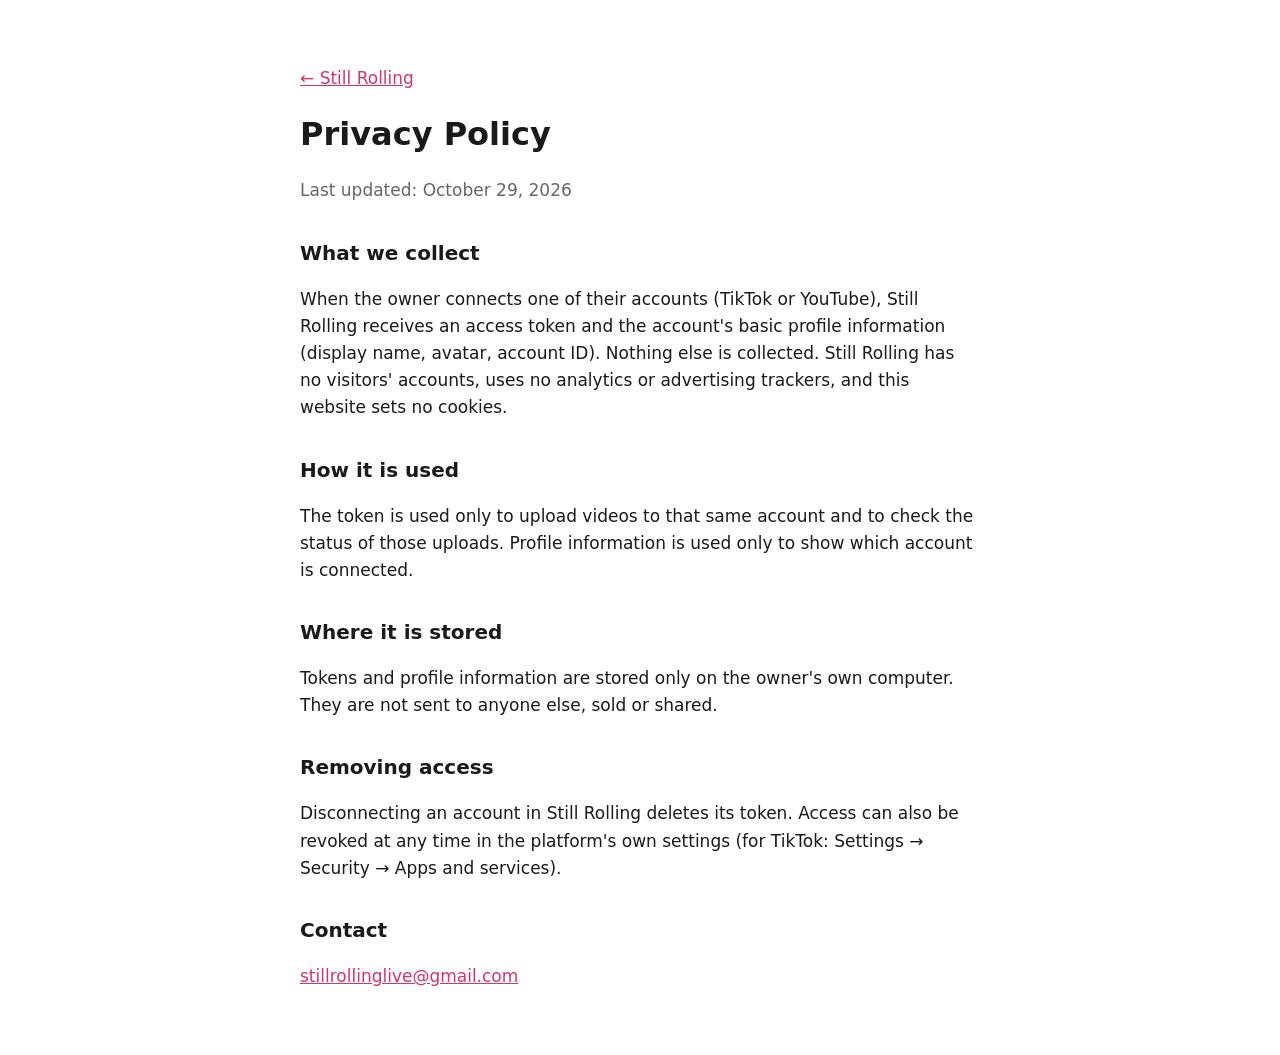
==== privacy.html @ 6b1a74d7 "Add files via upload" ====
<!doctype html>
<html lang="en">
<head>
<meta charset="utf-8">
<meta name="viewport" content="width=device-width, initial-scale=1">
<title>Privacy Policy · Still Rolling</title>
<link rel="stylesheet" href="style.css">
</head>
<body>
<main>
  <p><a href="index.html">← Still Rolling</a></p>
  <h1>Privacy Policy</h1>
  <p class="muted">Last updated: October 29, 2026</p>

  <h2>What we collect</h2>
  <p>When the owner connects one of their accounts (TikTok or YouTube), Still Rolling receives an
     access token and the account's basic profile information (display name, avatar, account ID).
     Nothing else is collected. Still Rolling has no visitors' accounts, uses no analytics or
     advertising trackers, and this website sets no cookies.</p>

  <h2>How it is used</h2>
  <p>The token is used only to upload videos to that same account and to check the status of those
     uploads. Profile information is used only to show which account is connected.</p>

  <h2>Where it is stored</h2>
  <p>Tokens and profile information are stored only on the owner's own computer. They are not sent
     to anyone else, sold or shared.</p>

  <h2>Removing access</h2>
  <p>Disconnecting an account in Still Rolling deletes its token. Access can also be revoked at any
     time in the platform's own settings (for TikTok: Settings → Security → Apps and services).</p>

  <h2>Contact</h2>
  <p><a href="mailto:stillrollinglive@gmail.com">stillrollinglive@gmail.com</a></p>
</main>
</body>
</html>
---- style.css ----
:root { color-scheme: light dark; --bg: #ffffff; --fg: #1a1a1a; --muted: #666; --link: #d6336c; }
@media (prefers-color-scheme: dark) { :root { --bg: #111; --fg: #eee; --muted: #999; --link: #ff6b9a; } }
body { margin: 0; background: var(--bg); color: var(--fg); font: 17px/1.6 system-ui, sans-serif; }
main { max-width: 680px; margin: 0 auto; padding: 48px 16px; }
h1 { font-size: 32px; margin: 8px 0; }
h2 { font-size: 20px; margin-top: 32px; }
a { color: var(--link); }
.muted { color: var(--muted); }
.logo { width: 96px; height: 96px; border-radius: 50%; }
nav { margin-top: 32px; }
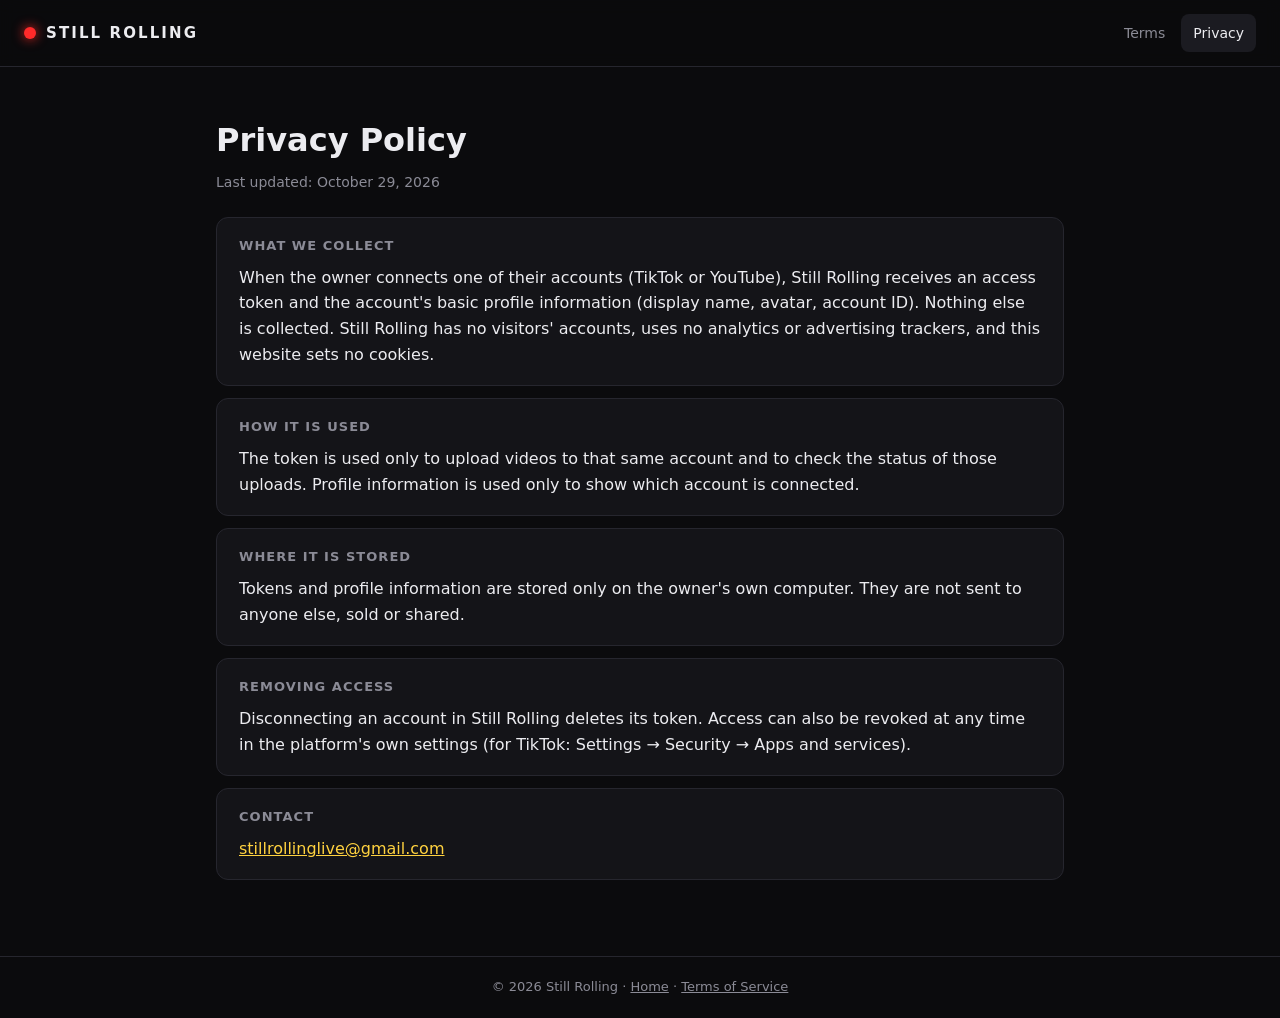
==== commit 4cbf823c: "Add files via upload" ====
--- a/privacy.html
+++ b/privacy.html
@@ -4,34 +4,49 @@
 <meta charset="utf-8">
 <meta name="viewport" content="width=device-width, initial-scale=1">
 <title>Privacy Policy · Still Rolling</title>
+<link rel="icon" href="icon.png">
 <link rel="stylesheet" href="style.css">
 </head>
 <body>
-<main>
-  <p><a href="index.html">← Still Rolling</a></p>
+<header>
+  <a class="brand" href="index.html"><span class="rec"></span><span class="name">STILL ROLLING</span></a>
+  <nav><a href="terms.html">Terms</a><a href="privacy.html" class="active">Privacy</a></nav>
+</header>
+<main class="doc">
   <h1>Privacy Policy</h1>
-  <p class="muted">Last updated: October 29, 2026</p>
+  <p class="updated">Last updated: October 29, 2026</p>
 
-  <h2>What we collect</h2>
-  <p>When the owner connects one of their accounts (TikTok or YouTube), Still Rolling receives an
-     access token and the account's basic profile information (display name, avatar, account ID).
-     Nothing else is collected. Still Rolling has no visitors' accounts, uses no analytics or
-     advertising trackers, and this website sets no cookies.</p>
+  <section>
+    <h2>What we collect</h2>
+    <p>When the owner connects one of their accounts (TikTok or YouTube), Still Rolling receives an
+       access token and the account's basic profile information (display name, avatar, account ID).
+       Nothing else is collected. Still Rolling has no visitors' accounts, uses no analytics or
+       advertising trackers, and this website sets no cookies.</p>
+  </section>
 
-  <h2>How it is used</h2>
-  <p>The token is used only to upload videos to that same account and to check the status of those
-     uploads. Profile information is used only to show which account is connected.</p>
+  <section>
+    <h2>How it is used</h2>
+    <p>The token is used only to upload videos to that same account and to check the status of those
+       uploads. Profile information is used only to show which account is connected.</p>
+  </section>
 
-  <h2>Where it is stored</h2>
-  <p>Tokens and profile information are stored only on the owner's own computer. They are not sent
-     to anyone else, sold or shared.</p>
+  <section>
+    <h2>Where it is stored</h2>
+    <p>Tokens and profile information are stored only on the owner's own computer. They are not sent
+       to anyone else, sold or shared.</p>
+  </section>
 
-  <h2>Removing access</h2>
-  <p>Disconnecting an account in Still Rolling deletes its token. Access can also be revoked at any
-     time in the platform's own settings (for TikTok: Settings → Security → Apps and services).</p>
+  <section>
+    <h2>Removing access</h2>
+    <p>Disconnecting an account in Still Rolling deletes its token. Access can also be revoked at any
+       time in the platform's own settings (for TikTok: Settings → Security → Apps and services).</p>
+  </section>
 
-  <h2>Contact</h2>
-  <p><a href="mailto:stillrollinglive@gmail.com">stillrollinglive@gmail.com</a></p>
+  <section>
+    <h2>Contact</h2>
+    <p><a href="mailto:stillrollinglive@gmail.com">stillrollinglive@gmail.com</a></p>
+  </section>
 </main>
+<footer>© 2026 Still Rolling · <a href="index.html">Home</a> · <a href="terms.html">Terms of Service</a></footer>
 </body>
 </html>
--- a/style.css
+++ b/style.css
@@ -1,10 +1,72 @@
-:root { color-scheme: light dark; --bg: #ffffff; --fg: #1a1a1a; --muted: #666; --link: #d6336c; }
-@media (prefers-color-scheme: dark) { :root { --bg: #111; --fg: #eee; --muted: #999; --link: #ff6b9a; } }
-body { margin: 0; background: var(--bg); color: var(--fg); font: 17px/1.6 system-ui, sans-serif; }
-main { max-width: 680px; margin: 0 auto; padding: 48px 16px; }
-h1 { font-size: 32px; margin: 8px 0; }
-h2 { font-size: 20px; margin-top: 32px; }
-a { color: var(--link); }
-.muted { color: var(--muted); }
-.logo { width: 96px; height: 96px; border-radius: 50%; }
-nav { margin-top: 32px; }
+/* Same look as the Still Rolling desktop app */
+:root {
+  color-scheme: dark;
+  --bg: #0b0b0d;
+  --panel: #141418;
+  --panel-2: #1b1b21;
+  --line: #26262e;
+  --text: #ececf0;
+  --muted: #8b8b96;
+  --red: #ff2a2a;
+  --yellow: #ffd23f;
+  --radius: 12px;
+}
+* { box-sizing: border-box; }
+html, body { margin: 0; background: var(--bg); color: var(--text);
+  font: 16px/1.6 "Segoe UI", system-ui, -apple-system, sans-serif; }
+a { color: var(--text); }
+
+header { position: sticky; top: 0; z-index: 5; display: flex; align-items: center; justify-content: space-between;
+  gap: 16px; padding: 14px 24px; background: rgba(11,11,13,.92); backdrop-filter: blur(8px);
+  border-bottom: 1px solid var(--line); }
+.brand { display: flex; align-items: center; gap: 10px; letter-spacing: .14em; font-size: 15px;
+  font-weight: 600; text-decoration: none; }
+.rec { width: 12px; height: 12px; border-radius: 50%; background: var(--red); box-shadow: 0 0 12px var(--red);
+  animation: blink 1.6s infinite; flex: none; }
+@keyframes blink { 50% { opacity: .35; } }
+@media (prefers-reduced-motion: reduce) { .rec { animation: none; } }
+header nav { display: flex; gap: 4px; }
+header nav a { color: var(--muted); text-decoration: none; padding: 8px 12px; border-radius: 8px; font-size: 14px; }
+header nav a:hover, header nav a.active { color: var(--text); background: var(--panel-2); }
+
+main { max-width: 880px; margin: 0 auto; padding: 48px 16px 64px; }
+
+.hero { text-align: center; padding: 32px 0 40px; }
+.hero img { width: 112px; height: 112px; border-radius: 50%; border: 1px solid var(--line);
+  box-shadow: 0 0 0 6px var(--panel), 0 0 40px rgba(255,42,42,.25); }
+.hero h1 { font-size: clamp(36px, 7vw, 56px); letter-spacing: .08em; margin: 24px 0 8px; line-height: 1.1; }
+.hero p { color: var(--muted); font-size: 18px; max-width: 560px; margin: 0 auto; }
+.live { display: inline-flex; align-items: center; gap: 8px; margin-bottom: 4px; padding: 6px 14px;
+  border-radius: 999px; background: var(--panel-2); color: var(--muted); font-size: 13px; letter-spacing: .1em; }
+
+.cards { display: grid; grid-template-columns: repeat(3, 1fr); gap: 14px; margin: 8px 0 32px; }
+@media (max-width: 720px) { .cards { grid-template-columns: 1fr; } }
+.card { background: var(--panel); border: 1px solid var(--line); border-radius: var(--radius); padding: 18px 20px; }
+.label { color: var(--muted); font-size: 12px; text-transform: uppercase; letter-spacing: .08em; }
+.card .big { font-size: 18px; font-weight: 600; margin: 6px 0 4px; }
+.card p { margin: 0; color: var(--muted); font-size: 14.5px; }
+
+.cta { display: flex; justify-content: center; gap: 10px; flex-wrap: wrap; }
+.btn { display: inline-flex; align-items: center; gap: 8px; padding: 11px 20px; border-radius: 10px;
+  text-decoration: none; font-weight: 600; background: var(--panel-2); border: 1px solid var(--line); }
+.btn.primary { background: var(--red); border-color: var(--red); color: #fff; }
+.btn:hover { filter: brightness(1.12); }
+
+.doc h1 { font-size: 32px; margin: 0 0 4px; }
+.doc .updated { color: var(--muted); font-size: 14px; margin: 0 0 24px; }
+.doc section { background: var(--panel); border: 1px solid var(--line); border-radius: var(--radius);
+  padding: 18px 22px; margin-bottom: 12px; }
+.doc h2 { font-size: 13px; font-weight: 600; color: var(--muted); text-transform: uppercase;
+  letter-spacing: .08em; margin: 0 0 8px; }
+.doc section p { margin: 0; }
+.doc a { color: var(--yellow); }
+
+footer { border-top: 1px solid var(--line); color: var(--muted); font-size: 13px; text-align: center;
+  padding: 20px 16px; }
+footer a { color: var(--muted); }
+
+@media (max-width: 560px) {
+  header { padding: 12px 16px; }
+  .brand span.name { display: none; }
+  main { padding-top: 24px; }
+}
